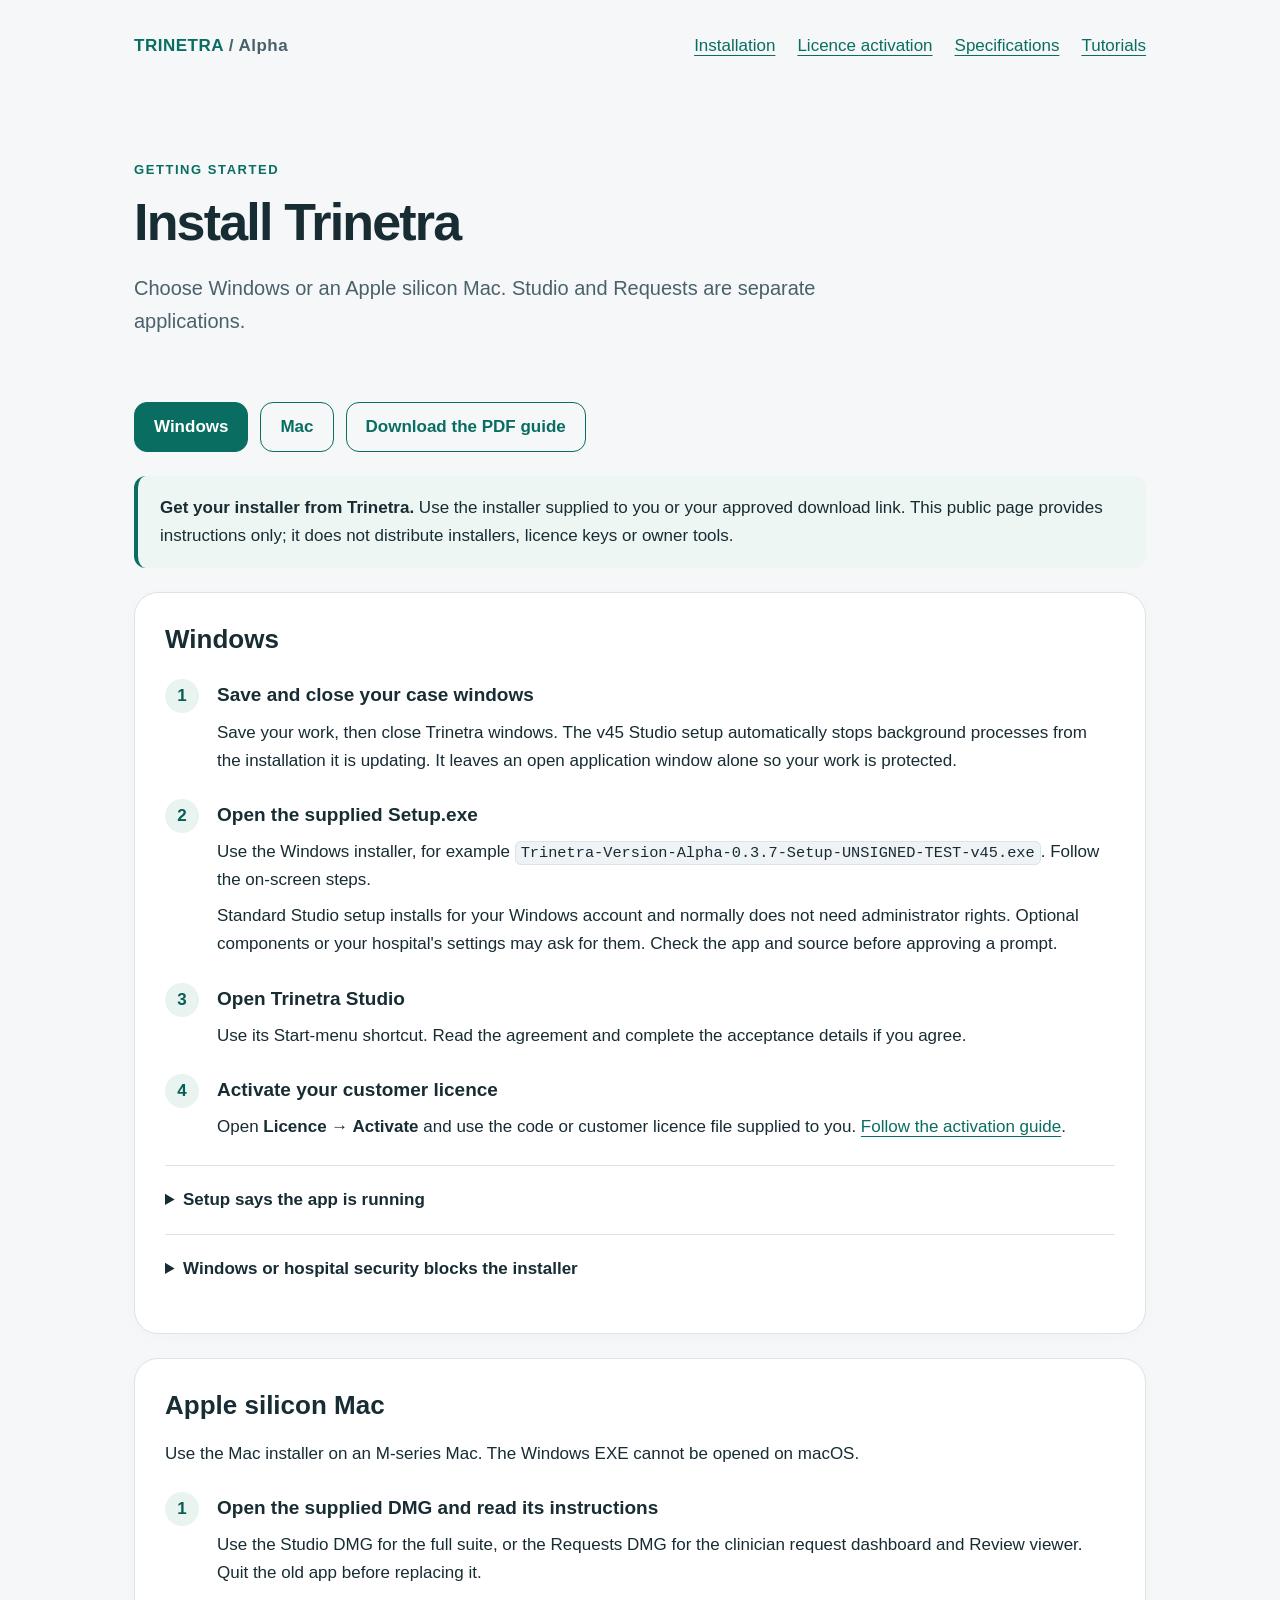
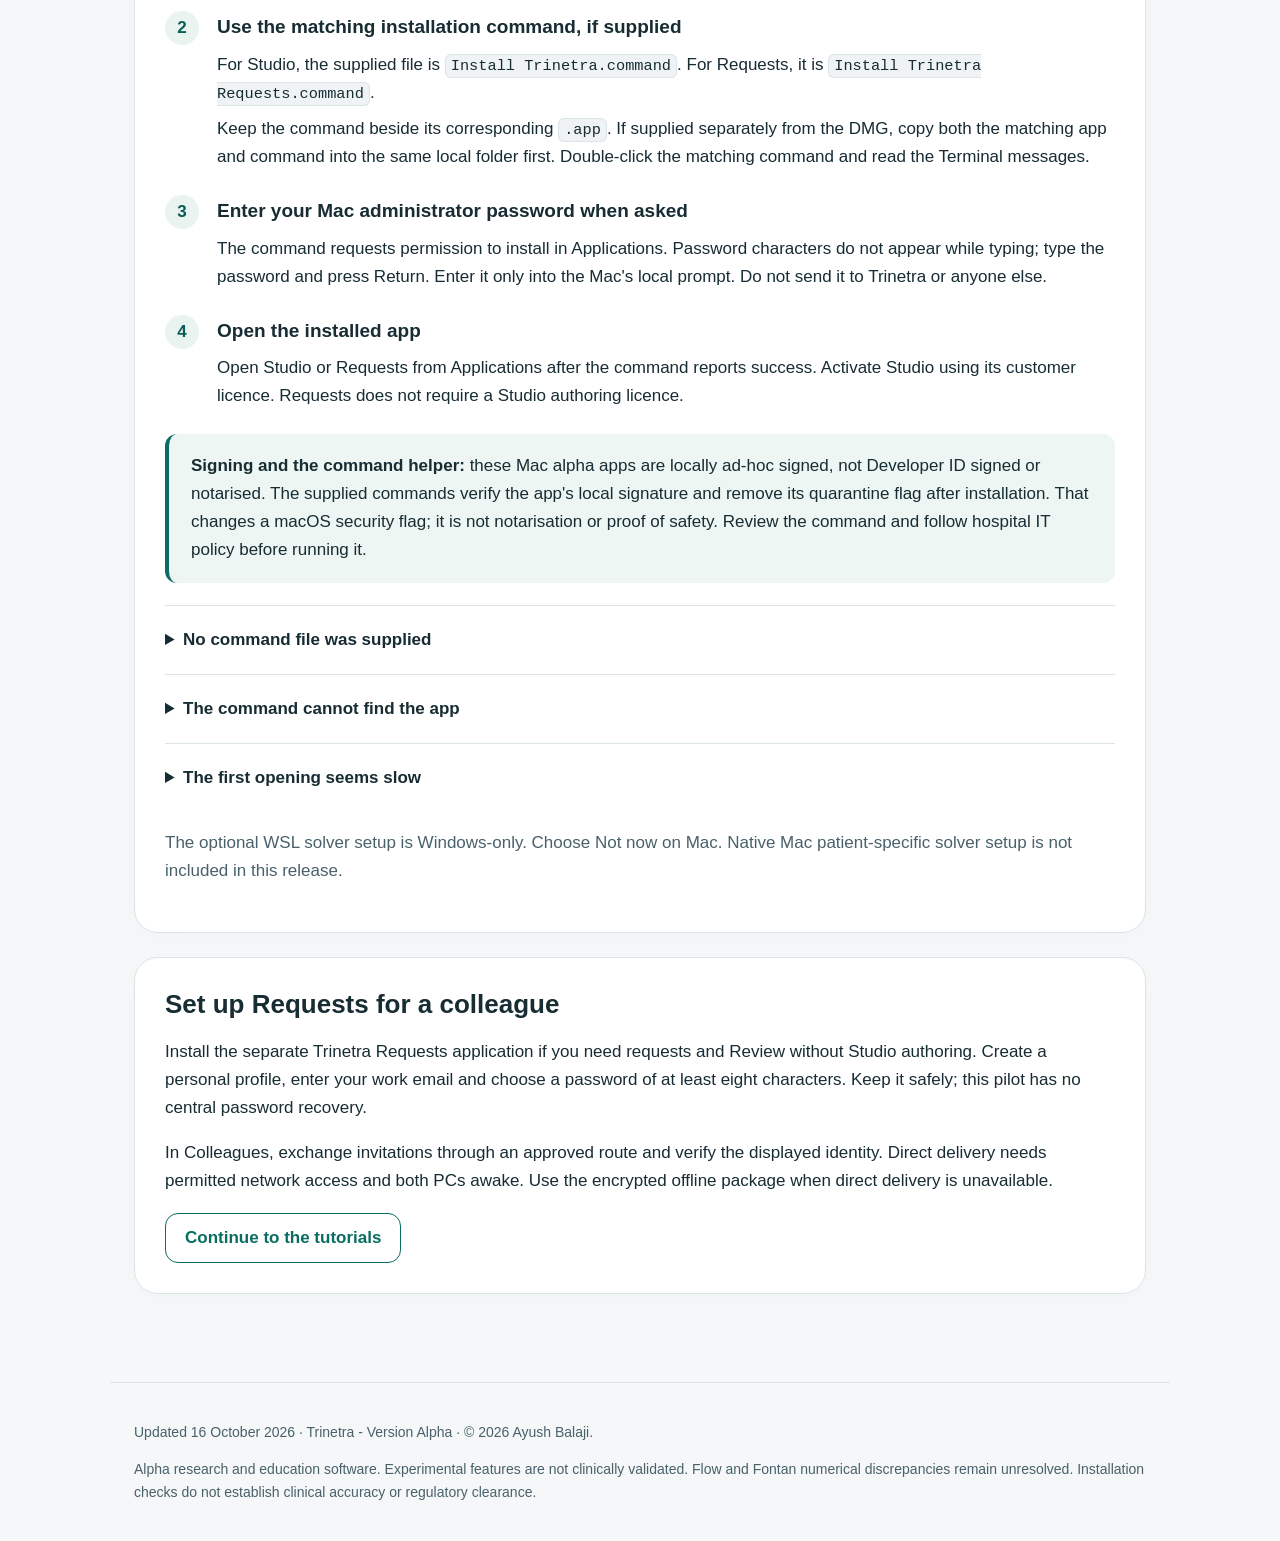
==== installation/index.html @ 607a7f12 "Add public installation, activation and specification guides" ====
<!doctype html><html lang="en"><head><meta charset="utf-8"><meta name="viewport" content="width=device-width,initial-scale=1"><meta name="description" content="Choose Windows or an Apple silicon Mac. Studio and Requests are separate applications."><meta name="color-scheme" content="light"><title>Install Trinetra | Trinetra</title><link rel="stylesheet" href="../guides/guide.css"></head><body><a class="skip" href="#content">Skip to guide</a><header><a class="brand" href="../">TRINETRA <span class="muted">/ Alpha</span></a><nav aria-label="Guides"><a href="../installation/">Installation</a><a href="../licence-activation/">Licence activation</a><a href="../minimum-specifications/">Specifications</a><a href="../">Tutorials</a></nav></header><main id="content"><section class="hero"><p class="kicker">Getting started</p><h1>Install Trinetra</h1><p class="lead">Choose Windows or an Apple silicon Mac. Studio and Requests are separate applications.</p></section>
<div class="actions"><a class="button primary" href="#windows">Windows</a><a class="button" href="#mac">Mac</a><a class="button" href="../guides/Trinetra-Alpha-Installation-and-Licence-Activation.pdf">Download the PDF guide</a></div>
<div class="notice"><strong>Get your installer from Trinetra.</strong> Use the installer supplied to you or your approved download link. This public page provides instructions only; it does not distribute installers, licence keys or owner tools.</div>
<section class="card" id="windows"><h2>Windows</h2><ol class="steps"><li><h3>Save and close your case windows</h3><p>Save your work, then close Trinetra windows. The v45 Studio setup automatically stops background processes from the installation it is updating. It leaves an open application window alone so your work is protected.</p></li><li><h3>Open the supplied Setup.exe</h3><p>Use the Windows installer, for example <code>Trinetra-Version-Alpha-0.3.7-Setup-UNSIGNED-TEST-v45.exe</code>. Follow the on-screen steps.</p><p>Standard Studio setup installs for your Windows account and normally does not need administrator rights. Optional components or your hospital's settings may ask for them. Check the app and source before approving a prompt.</p></li><li><h3>Open Trinetra Studio</h3><p>Use its Start-menu shortcut. Read the agreement and complete the acceptance details if you agree.</p></li><li><h3>Activate your customer licence</h3><p>Open <strong>Licence → Activate</strong> and use the code or customer licence file supplied to you. <a href="../licence-activation/">Follow the activation guide</a>.</p></li></ol><details><summary>Setup says the app is running</summary><p>Save and close any visible Trinetra windows, then select Retry. If an older installer is open, close it and use v45 or later. The new installer checks the lock before removing files and automatically waits briefly for Windows to release them.</p></details><details><summary>Windows or hospital security blocks the installer</summary><p>This alpha installer is unsigned. Confirm the download with your provider and use your organisation's approved installation process. Do not disable antivirus or hospital security controls.</p></details></section>
<section class="card" id="mac"><h2>Apple silicon Mac</h2><p>Use the Mac installer on an M-series Mac. The Windows EXE cannot be opened on macOS.</p><ol class="steps"><li><h3>Open the supplied DMG and read its instructions</h3><p>Use the Studio DMG for the full suite, or the Requests DMG for the clinician request dashboard and Review viewer. Quit the old app before replacing it.</p></li><li><h3>Use the matching installation command, if supplied</h3><p>For Studio, the supplied file is <code>Install Trinetra.command</code>. For Requests, it is <code>Install Trinetra Requests.command</code>.</p><p>Keep the command beside its corresponding <code>.app</code>. If supplied separately from the DMG, copy both the matching app and command into the same local folder first. Double-click the matching command and read the Terminal messages.</p></li><li><h3>Enter your Mac administrator password when asked</h3><p>The command requests permission to install in Applications. Password characters do not appear while typing; type the password and press Return. Enter it only into the Mac's local prompt. Do not send it to Trinetra or anyone else.</p></li><li><h3>Open the installed app</h3><p>Open Studio or Requests from Applications after the command reports success. Activate Studio using its customer licence. Requests does not require a Studio authoring licence.</p></li></ol><div class="notice"><strong>Signing and the command helper:</strong> these Mac alpha apps are locally ad-hoc signed, not Developer ID signed or notarised. The supplied commands verify the app's local signature and remove its quarantine flag after installation. That changes a macOS security flag; it is not notarisation or proof of safety. Review the command and follow hospital IT policy before running it.</div><details><summary>No command file was supplied</summary><p>Follow the DMG's Applications shortcut to copy the app to Applications. If macOS blocks it, contact your provider or IT team for the approved route. Do not assume a command mentioned here is included inside every older DMG.</p></details><details><summary>The command cannot find the app</summary><p>Keep exactly one matching .app in the same folder as its command. The Studio command needs Trinetra Studio.app; the Requests command needs Trinetra Requests.app. The command cannot find an app stored in a separate subfolder.</p></details><details><summary>The first opening seems slow</summary><p>Wait for the first screen. One native Studio test took about 137 seconds on first launch and 12 seconds on a repeat. These are observations, not guaranteed timings. If no screen appears, report the app version and exact behaviour without patient information.</p></details><p class="muted">The optional WSL solver setup is Windows-only. Choose Not now on Mac. Native Mac patient-specific solver setup is not included in this release.</p></section>
<section class="card"><h2>Set up Requests for a colleague</h2><p>Install the separate Trinetra Requests application if you need requests and Review without Studio authoring. Create a personal profile, enter your work email and choose a password of at least eight characters. Keep it safely; this pilot has no central password recovery.</p><p>In Colleagues, exchange invitations through an approved route and verify the displayed identity. Direct delivery needs permitted network access and both PCs awake. Use the encrypted offline package when direct delivery is unavailable.</p><a class="button" href="../">Continue to the tutorials</a></section></main><footer><p>Updated 16 October 2026 · Trinetra - Version Alpha · © 2026 Ayush Balaji.</p><p>Alpha research and education software. Experimental features are not clinically validated. Flow and Fontan numerical discrepancies remain unresolved. Installation checks do not establish clinical accuracy or regulatory clearance.</p></footer></body></html>
---- guides/guide.css ----
*{box-sizing:border-box}html{scroll-behavior:smooth;scroll-padding-top:24px}body{margin:0;background:#f5f7f8;color:#172c33;font:17px/1.65 -apple-system,BlinkMacSystemFont,"Segoe UI",sans-serif}a{color:#096e61;text-underline-offset:4px}a:focus-visible,summary:focus-visible{outline:3px solid #ad7609;outline-offset:5px}header,main,footer{max-width:1060px;margin:auto;padding:24px}header{display:flex;gap:24px;align-items:center;justify-content:space-between;flex-wrap:wrap}nav{display:flex;gap:12px 22px;flex-wrap:wrap}nav a{padding:8px 0}.brand{font-weight:750;text-decoration:none;letter-spacing:.03em}.kicker{color:#096e61;font-size:13px;font-weight:750;letter-spacing:.12em;text-transform:uppercase}h1{font-size:clamp(32px,6vw,52px);line-height:1.12;letter-spacing:-.035em;margin:12px 0 20px}h2{font-size:26px;line-height:1.25;margin:0 0 18px}h3{font-size:19px;margin:0 0 8px}.lead{font-size:20px;color:#49616b;max-width:760px}.hero{padding:30px 0 20px}.card{background:white;border:1px solid #dbe4e7;border-radius:24px;padding:30px;margin:24px 0;box-shadow:0 4px 20px #172c3305}.notice{background:#edf6f3;border-left:4px solid #096e61;border-radius:12px;padding:18px 22px;margin:22px 0}.actions{display:flex;gap:12px;flex-wrap:wrap;margin:24px 0}.button{display:inline-flex;align-items:center;min-height:48px;padding:10px 19px;border:1px solid #096e61;border-radius:13px;text-decoration:none;font-weight:650}.button.primary{background:#096e61;color:white}.steps{list-style:none;padding:0;counter-reset:step}.steps>li{counter-increment:step;position:relative;padding-left:52px;margin:24px 0}.steps>li:before{content:counter(step);position:absolute;left:0;top:0;width:34px;height:34px;background:#e9f3f0;color:#075e54;border-radius:50%;text-align:center;line-height:34px;font-weight:750}.steps p{margin:8px 0}.muted{color:#49616b}.grid{display:grid;grid-template-columns:repeat(2,minmax(0,1fr));gap:20px}.grid .card{margin:0}code{background:#eff3f5;border:1px solid #dbe4e7;border-radius:6px;padding:2px 5px;overflow-wrap:anywhere;font-size:.9em}.table-scroll{overflow:auto}table{border-collapse:collapse;width:100%;min-width:590px}th,td{text-align:left;vertical-align:top;padding:16px;border-bottom:1px solid #dbe4e7}th{background:#edf6f3}td:first-child{font-weight:650;width:22%}summary{cursor:pointer;font-weight:700;padding:12px 0}details{border-top:1px solid #dbe4e7;padding:8px 0}.skip{position:absolute;left:-10000px}.skip:focus{left:16px;top:8px;background:white;padding:10px;z-index:2}footer{font-size:14px;color:#49616b;border-top:1px solid #dbe4e7;margin-top:40px}li{margin:9px 0}@media(max-width:650px){header,main,footer{padding:20px}.card{padding:22px;border-radius:18px}.grid{grid-template-columns:1fr}.lead{font-size:18px}.steps>li{padding-left:44px}.actions .button{width:100%;justify-content:center}}@media(prefers-reduced-motion:reduce){html{scroll-behavior:auto}}
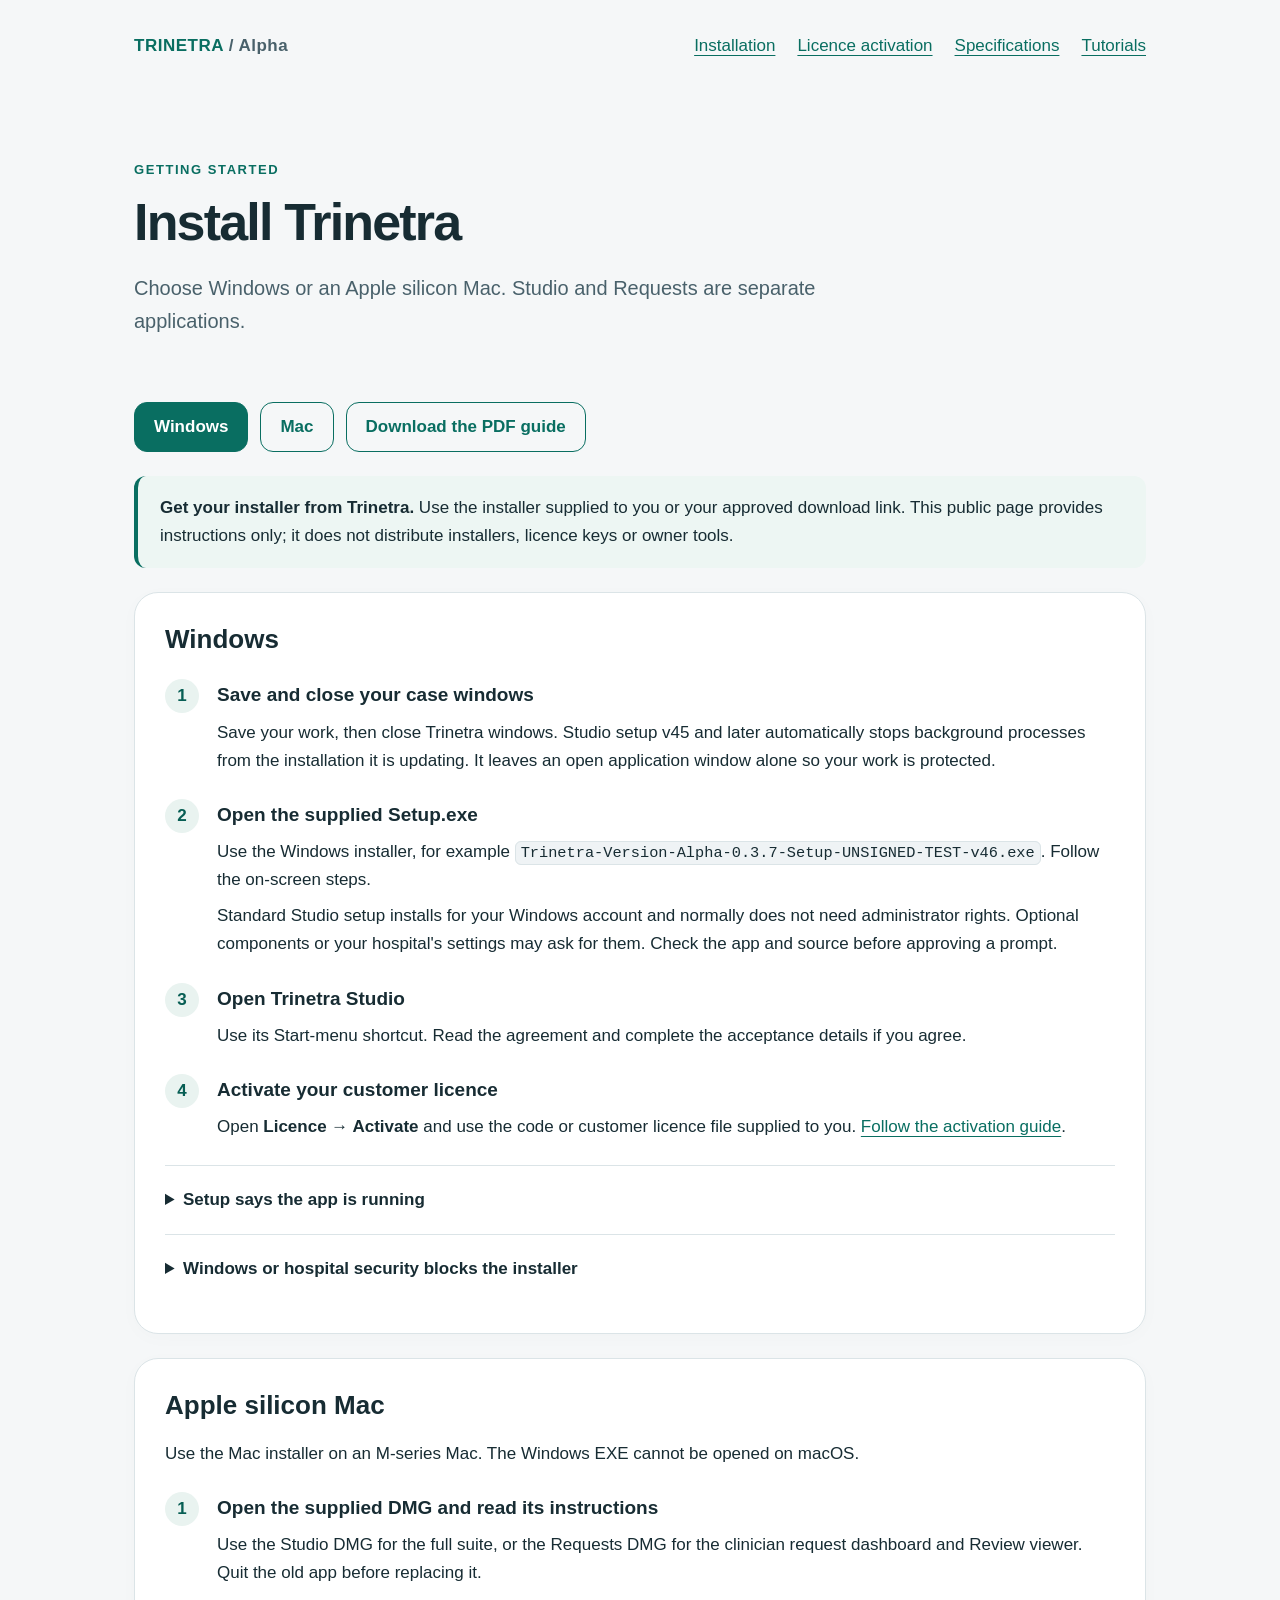
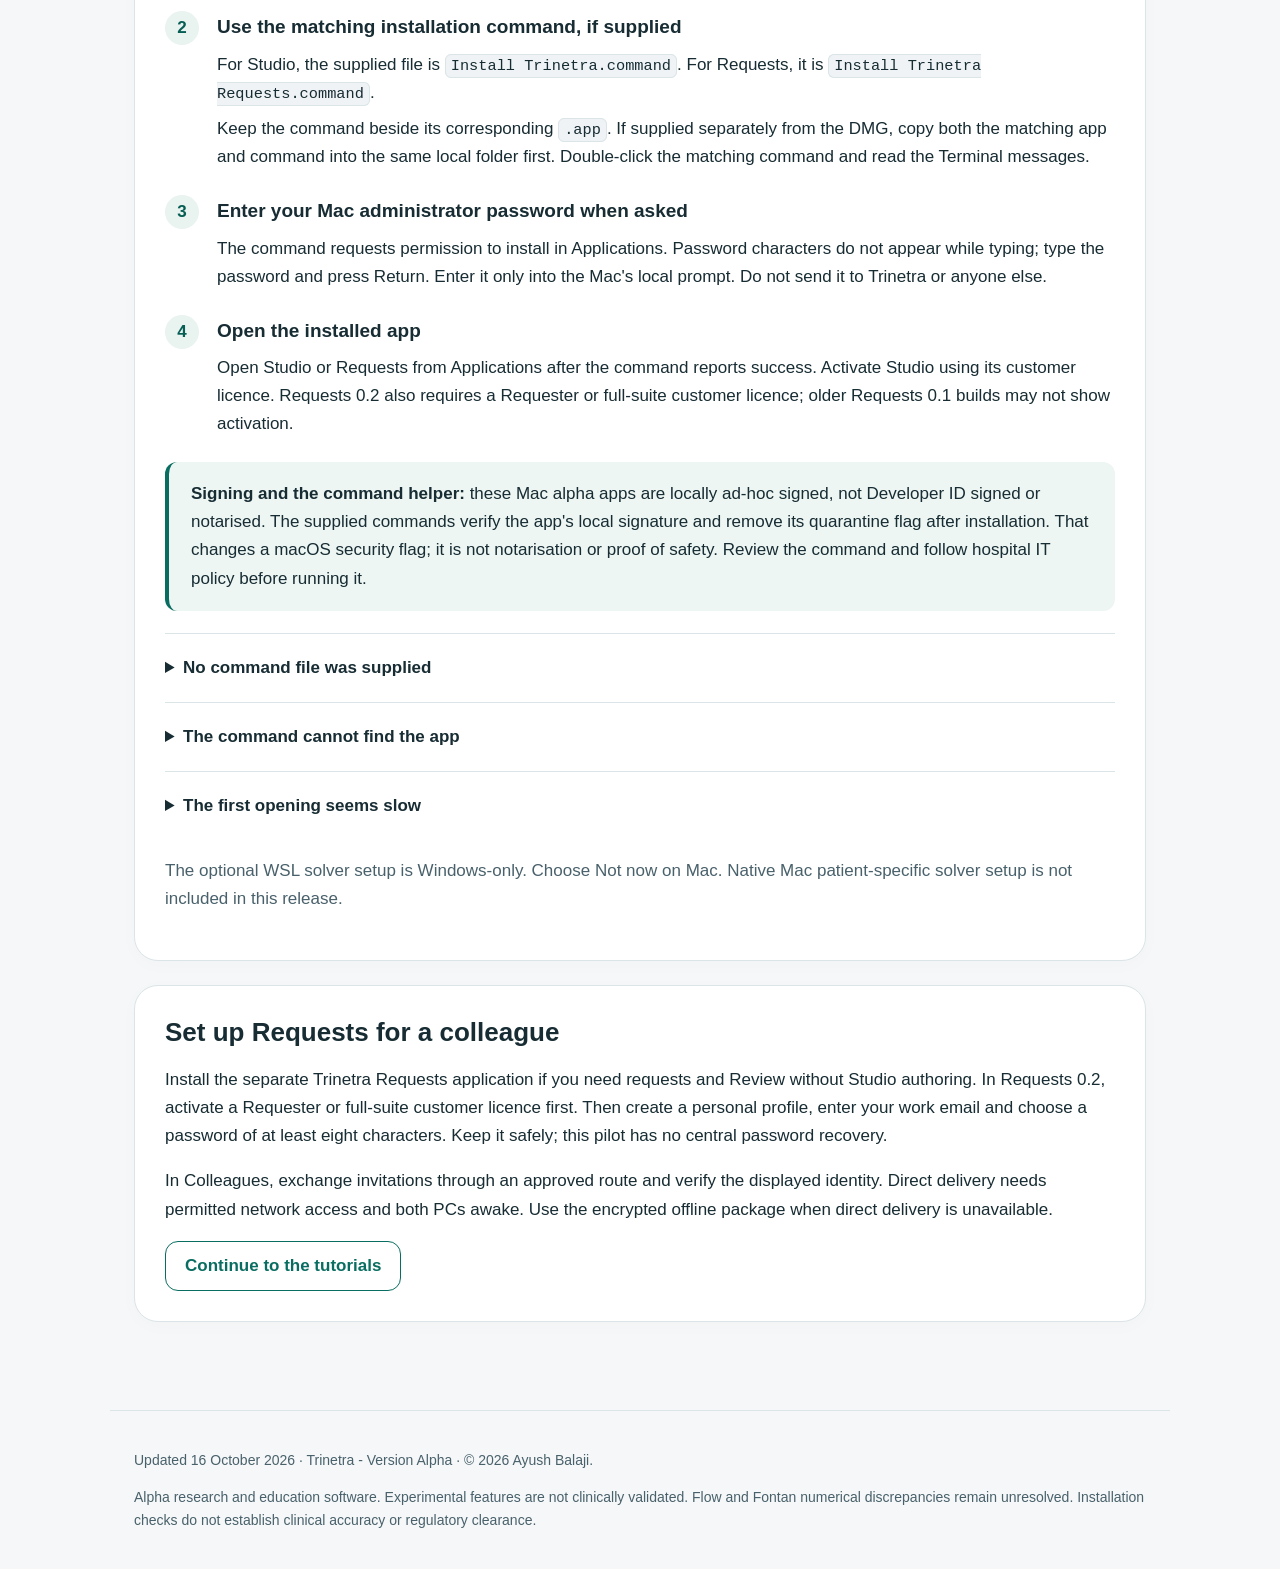
==== commit 6ffcf009: "Clarify Requests activation and one-computer institutional licences" ====
--- a/installation/index.html
+++ b/installation/index.html
@@ -1,6 +1,6 @@
 <!doctype html><html lang="en"><head><meta charset="utf-8"><meta name="viewport" content="width=device-width,initial-scale=1"><meta name="description" content="Choose Windows or an Apple silicon Mac. Studio and Requests are separate applications."><meta name="color-scheme" content="light"><title>Install Trinetra | Trinetra</title><link rel="stylesheet" href="../guides/guide.css"></head><body><a class="skip" href="#content">Skip to guide</a><header><a class="brand" href="../">TRINETRA <span class="muted">/ Alpha</span></a><nav aria-label="Guides"><a href="../installation/">Installation</a><a href="../licence-activation/">Licence activation</a><a href="../minimum-specifications/">Specifications</a><a href="../">Tutorials</a></nav></header><main id="content"><section class="hero"><p class="kicker">Getting started</p><h1>Install Trinetra</h1><p class="lead">Choose Windows or an Apple silicon Mac. Studio and Requests are separate applications.</p></section>
 <div class="actions"><a class="button primary" href="#windows">Windows</a><a class="button" href="#mac">Mac</a><a class="button" href="../guides/Trinetra-Alpha-Installation-and-Licence-Activation.pdf">Download the PDF guide</a></div>
 <div class="notice"><strong>Get your installer from Trinetra.</strong> Use the installer supplied to you or your approved download link. This public page provides instructions only; it does not distribute installers, licence keys or owner tools.</div>
-<section class="card" id="windows"><h2>Windows</h2><ol class="steps"><li><h3>Save and close your case windows</h3><p>Save your work, then close Trinetra windows. The v45 Studio setup automatically stops background processes from the installation it is updating. It leaves an open application window alone so your work is protected.</p></li><li><h3>Open the supplied Setup.exe</h3><p>Use the Windows installer, for example <code>Trinetra-Version-Alpha-0.3.7-Setup-UNSIGNED-TEST-v45.exe</code>. Follow the on-screen steps.</p><p>Standard Studio setup installs for your Windows account and normally does not need administrator rights. Optional components or your hospital's settings may ask for them. Check the app and source before approving a prompt.</p></li><li><h3>Open Trinetra Studio</h3><p>Use its Start-menu shortcut. Read the agreement and complete the acceptance details if you agree.</p></li><li><h3>Activate your customer licence</h3><p>Open <strong>Licence → Activate</strong> and use the code or customer licence file supplied to you. <a href="../licence-activation/">Follow the activation guide</a>.</p></li></ol><details><summary>Setup says the app is running</summary><p>Save and close any visible Trinetra windows, then select Retry. If an older installer is open, close it and use v45 or later. The new installer checks the lock before removing files and automatically waits briefly for Windows to release them.</p></details><details><summary>Windows or hospital security blocks the installer</summary><p>This alpha installer is unsigned. Confirm the download with your provider and use your organisation's approved installation process. Do not disable antivirus or hospital security controls.</p></details></section>
-<section class="card" id="mac"><h2>Apple silicon Mac</h2><p>Use the Mac installer on an M-series Mac. The Windows EXE cannot be opened on macOS.</p><ol class="steps"><li><h3>Open the supplied DMG and read its instructions</h3><p>Use the Studio DMG for the full suite, or the Requests DMG for the clinician request dashboard and Review viewer. Quit the old app before replacing it.</p></li><li><h3>Use the matching installation command, if supplied</h3><p>For Studio, the supplied file is <code>Install Trinetra.command</code>. For Requests, it is <code>Install Trinetra Requests.command</code>.</p><p>Keep the command beside its corresponding <code>.app</code>. If supplied separately from the DMG, copy both the matching app and command into the same local folder first. Double-click the matching command and read the Terminal messages.</p></li><li><h3>Enter your Mac administrator password when asked</h3><p>The command requests permission to install in Applications. Password characters do not appear while typing; type the password and press Return. Enter it only into the Mac's local prompt. Do not send it to Trinetra or anyone else.</p></li><li><h3>Open the installed app</h3><p>Open Studio or Requests from Applications after the command reports success. Activate Studio using its customer licence. Requests does not require a Studio authoring licence.</p></li></ol><div class="notice"><strong>Signing and the command helper:</strong> these Mac alpha apps are locally ad-hoc signed, not Developer ID signed or notarised. The supplied commands verify the app's local signature and remove its quarantine flag after installation. That changes a macOS security flag; it is not notarisation or proof of safety. Review the command and follow hospital IT policy before running it.</div><details><summary>No command file was supplied</summary><p>Follow the DMG's Applications shortcut to copy the app to Applications. If macOS blocks it, contact your provider or IT team for the approved route. Do not assume a command mentioned here is included inside every older DMG.</p></details><details><summary>The command cannot find the app</summary><p>Keep exactly one matching .app in the same folder as its command. The Studio command needs Trinetra Studio.app; the Requests command needs Trinetra Requests.app. The command cannot find an app stored in a separate subfolder.</p></details><details><summary>The first opening seems slow</summary><p>Wait for the first screen. One native Studio test took about 137 seconds on first launch and 12 seconds on a repeat. These are observations, not guaranteed timings. If no screen appears, report the app version and exact behaviour without patient information.</p></details><p class="muted">The optional WSL solver setup is Windows-only. Choose Not now on Mac. Native Mac patient-specific solver setup is not included in this release.</p></section>
-<section class="card"><h2>Set up Requests for a colleague</h2><p>Install the separate Trinetra Requests application if you need requests and Review without Studio authoring. Create a personal profile, enter your work email and choose a password of at least eight characters. Keep it safely; this pilot has no central password recovery.</p><p>In Colleagues, exchange invitations through an approved route and verify the displayed identity. Direct delivery needs permitted network access and both PCs awake. Use the encrypted offline package when direct delivery is unavailable.</p><a class="button" href="../">Continue to the tutorials</a></section></main><footer><p>Updated 16 October 2026 · Trinetra - Version Alpha · © 2026 Ayush Balaji.</p><p>Alpha research and education software. Experimental features are not clinically validated. Flow and Fontan numerical discrepancies remain unresolved. Installation checks do not establish clinical accuracy or regulatory clearance.</p></footer></body></html>+<section class="card" id="windows"><h2>Windows</h2><ol class="steps"><li><h3>Save and close your case windows</h3><p>Save your work, then close Trinetra windows. Studio setup v45 and later automatically stops background processes from the installation it is updating. It leaves an open application window alone so your work is protected.</p></li><li><h3>Open the supplied Setup.exe</h3><p>Use the Windows installer, for example <code>Trinetra-Version-Alpha-0.3.7-Setup-UNSIGNED-TEST-v46.exe</code>. Follow the on-screen steps.</p><p>Standard Studio setup installs for your Windows account and normally does not need administrator rights. Optional components or your hospital's settings may ask for them. Check the app and source before approving a prompt.</p></li><li><h3>Open Trinetra Studio</h3><p>Use its Start-menu shortcut. Read the agreement and complete the acceptance details if you agree.</p></li><li><h3>Activate your customer licence</h3><p>Open <strong>Licence → Activate</strong> and use the code or customer licence file supplied to you. <a href="../licence-activation/">Follow the activation guide</a>.</p></li></ol><details><summary>Setup says the app is running</summary><p>Save and close any visible Trinetra windows, then select Retry. If an older installer is open, close it and use v45 or later. The new installer checks the lock before removing files and automatically waits briefly for Windows to release them.</p></details><details><summary>Windows or hospital security blocks the installer</summary><p>This alpha installer is unsigned. Confirm the download with your provider and use your organisation's approved installation process. Do not disable antivirus or hospital security controls.</p></details></section>
+<section class="card" id="mac"><h2>Apple silicon Mac</h2><p>Use the Mac installer on an M-series Mac. The Windows EXE cannot be opened on macOS.</p><ol class="steps"><li><h3>Open the supplied DMG and read its instructions</h3><p>Use the Studio DMG for the full suite, or the Requests DMG for the clinician request dashboard and Review viewer. Quit the old app before replacing it.</p></li><li><h3>Use the matching installation command, if supplied</h3><p>For Studio, the supplied file is <code>Install Trinetra.command</code>. For Requests, it is <code>Install Trinetra Requests.command</code>.</p><p>Keep the command beside its corresponding <code>.app</code>. If supplied separately from the DMG, copy both the matching app and command into the same local folder first. Double-click the matching command and read the Terminal messages.</p></li><li><h3>Enter your Mac administrator password when asked</h3><p>The command requests permission to install in Applications. Password characters do not appear while typing; type the password and press Return. Enter it only into the Mac's local prompt. Do not send it to Trinetra or anyone else.</p></li><li><h3>Open the installed app</h3><p>Open Studio or Requests from Applications after the command reports success. Activate Studio using its customer licence. Requests 0.2 also requires a Requester or full-suite customer licence; older Requests 0.1 builds may not show activation.</p></li></ol><div class="notice"><strong>Signing and the command helper:</strong> these Mac alpha apps are locally ad-hoc signed, not Developer ID signed or notarised. The supplied commands verify the app's local signature and remove its quarantine flag after installation. That changes a macOS security flag; it is not notarisation or proof of safety. Review the command and follow hospital IT policy before running it.</div><details><summary>No command file was supplied</summary><p>Follow the DMG's Applications shortcut to copy the app to Applications. If macOS blocks it, contact your provider or IT team for the approved route. Do not assume a command mentioned here is included inside every older DMG.</p></details><details><summary>The command cannot find the app</summary><p>Keep exactly one matching .app in the same folder as its command. The Studio command needs Trinetra Studio.app; the Requests command needs Trinetra Requests.app. The command cannot find an app stored in a separate subfolder.</p></details><details><summary>The first opening seems slow</summary><p>Wait for the first screen. One native Studio test took about 137 seconds on first launch and 12 seconds on a repeat. These are observations, not guaranteed timings. If no screen appears, report the app version and exact behaviour without patient information.</p></details><p class="muted">The optional WSL solver setup is Windows-only. Choose Not now on Mac. Native Mac patient-specific solver setup is not included in this release.</p></section>
+<section class="card"><h2>Set up Requests for a colleague</h2><p>Install the separate Trinetra Requests application if you need requests and Review without Studio authoring. In Requests 0.2, activate a Requester or full-suite customer licence first. Then create a personal profile, enter your work email and choose a password of at least eight characters. Keep it safely; this pilot has no central password recovery.</p><p>In Colleagues, exchange invitations through an approved route and verify the displayed identity. Direct delivery needs permitted network access and both PCs awake. Use the encrypted offline package when direct delivery is unavailable.</p><a class="button" href="../">Continue to the tutorials</a></section></main><footer><p>Updated 16 October 2026 · Trinetra - Version Alpha · © 2026 Ayush Balaji.</p><p>Alpha research and education software. Experimental features are not clinically validated. Flow and Fontan numerical discrepancies remain unresolved. Installation checks do not establish clinical accuracy or regulatory clearance.</p></footer></body></html>
